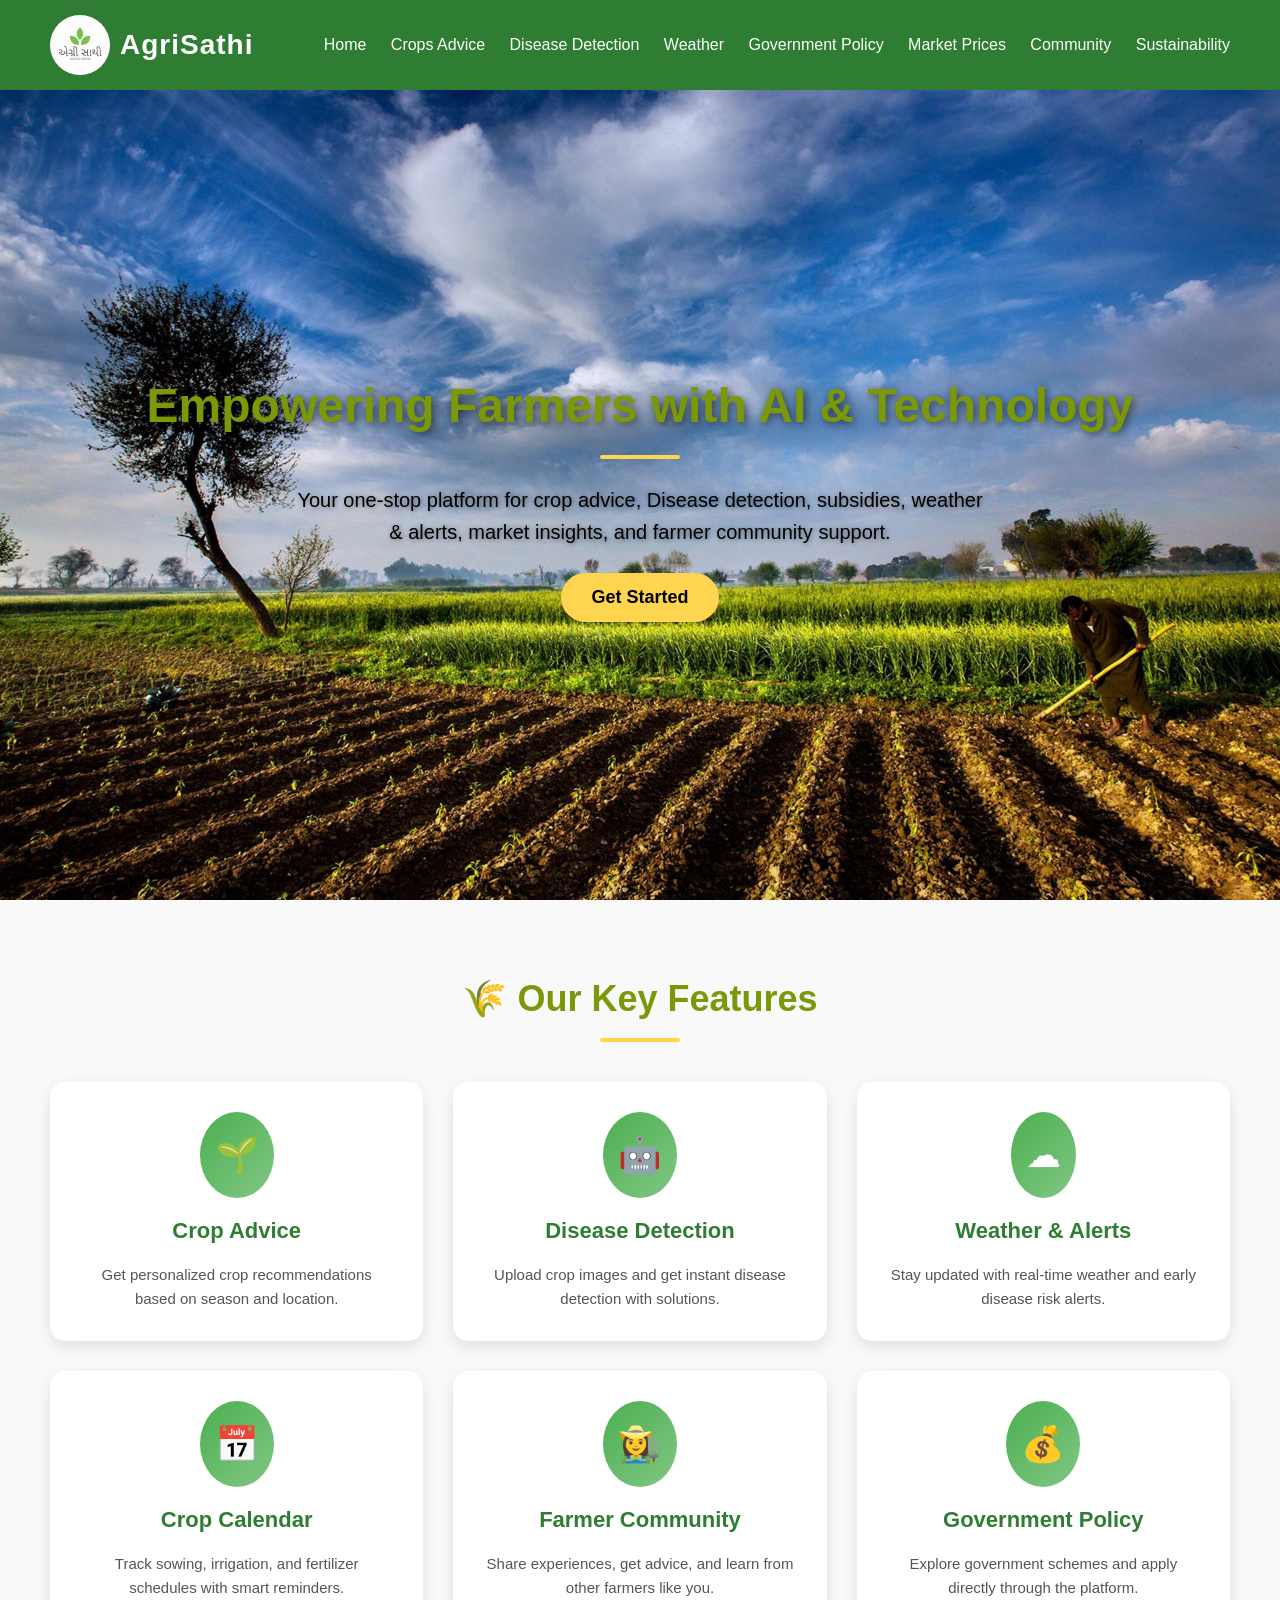
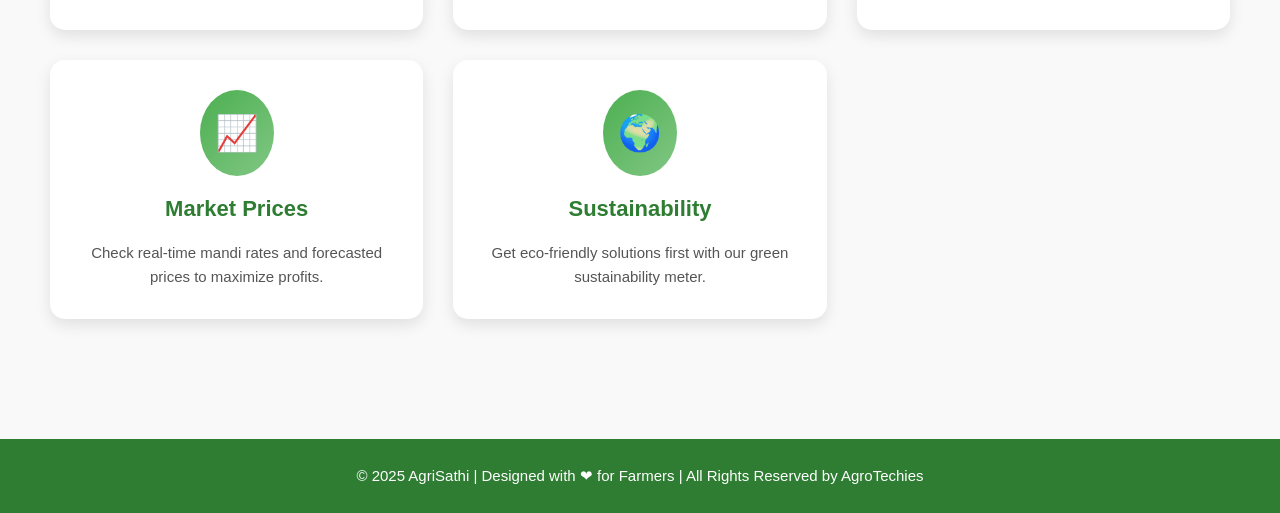
==== index.html @ 3b28268d "Initial commit - AgriSathi project" ====
<!DOCTYPE html>
<html lang="en">
<head>
  <meta charset="UTF-8">
  <meta name="viewport" content="width=device-width, initial-scale=1.0">
  <title>AgriSathi - Smart Farming Platform</title>
  <link rel="stylesheet" href="style.css">
</head>
<body>

  <!-- Navbar -->
<header>
  <div class="logo">
    <img src="images/logo.png" alt="AgriSathi Logo">
    <h1>AgriSathi</h1>
  </div>
  <nav>
    <a href="#features">Home</a>
    <a href="cropAdvice.html">Crops Advice</a>
    <a href="diseaseDetection.html">Disease Detection</a>
    <a href="weather.html">Weather</a>
    <a href="subsidies.html">Government Policy</a>
    <a href="marketPrice.html">Market Prices</a>
    <a href="community.html">Community</a>
    <a href="sustainability.html">Sustainability</a>
  </nav>
</header>

  <!-- Hero Section -->
  <section class="hero">
    <h2>Empowering Farmers with AI & Technology</h2>
    <p>Your one-stop platform for crop advice, Disease detection, subsidies, weather & alerts, market insights, and farmer community support.</p>
   <a href="#features"><button>Get Started</button></a>
  </section>

  <!-- Features -->
  <section id="features">
    <h2>🌾 Our Key Features</h2>
    <!-- <p>personalized solution Delivered immidiately</p> -->
    <div class="cards">
      <a href="cropAdvice.html" class="card">
        <div class="icon">🌱</div>
        <h3>Crop Advice</h3>
        <p>Get personalized crop recommendations based on season and location.</p>
      </a>

      <a href="diseaseDetection.html" class="card">
        <div class="icon">🤖</div>
        <h3>Disease Detection</h3>
        <p>Upload crop images and get instant disease detection with solutions.</p>
      </a>

      <a href="weather.html" class="card">
        <div class="icon">☁</div>
        <h3>Weather & Alerts</h3>
        <p>Stay updated with real-time weather and early disease risk alerts.</p>
      </a>

      <a href="cropCalender.html" class="card">
        <div class="icon">📅</div>
        <h3>Crop Calendar</h3>
        <p>Track sowing, irrigation, and fertilizer schedules with smart reminders.</p>
      </a>

      <a href="community.html" class="card">
        <div class="icon">👩‍🌾</div>
        <h3>Farmer Community</h3>
        <p>Share experiences, get advice, and learn from other farmers like you.</p>
      </a>

      <a href="subsidies.html" class="card">
        <div class="icon">💰</div>
        <h3>Government Policy</h3>
        <p>Explore government schemes and apply directly through the platform.</p>
      </a>

      <a href="marketPrice.html" class="card">
        <div class="icon">📈</div>
        <h3>Market Prices</h3>
        <p>Check real-time mandi rates and forecasted prices to maximize profits.</p>
      </a>

      <a href="sustainability.html" class="card">
        <div class="icon">🌍</div>
        <h3>Sustainability</h3>
        <p>Get eco-friendly solutions first with our green sustainability meter.</p>
      </a>
    </div>
  </section>

  <!-- Footer -->
  <footer>
    <p>© 2025 AgriSathi | Designed with ❤ for Farmers | All Rights Reserved by AgroTechies</p>
  </footer>

</body>
</html>
---- style.css ----
* { margin: 0; padding: 0; box-sizing: border-box; font-family: 'Poppins', sans-serif; }

    body { background: #f9f9f9; color: #333; line-height: 1.6; }
html {
  scroll-behavior: smooth;
}
    /* Navbar */
    header {
      width: 100%;
      padding: 15px 50px;
      background: #2e7d32;
      color: white;
      display: flex;
      justify-content: space-between;
      align-items: center;
      position: sticky;
      top: 0;
      z-index: 1000;
    }
    .logo {
  display: flex;
  align-items: center;
}

.logo img {
  height: 60px;   /* Adjust size */
  margin-right: 10px;
  border-radius: 50%;
}

header h1 {
  font-size: 26px;
  font-weight: bold;
  color: white;
}
    header h1 { font-size: 28px; font-weight: bold; letter-spacing: 1px; }
    nav a {
      margin-left: 20px;
      text-decoration: none;
      color: white;
      font-weight: 500;
      transition: color 0.3s, border-bottom 0.3s;
      padding-bottom: 5px;
    }
    nav a:hover { color: #ffd54f; border-bottom: 2px solid #ffd54f; }

    /* Hero Section */
    .hero {
      height: 90vh;
      background: url('images/farm.png') center/cover no-repeat;
      display: flex;
      justify-content: center;
      align-items: center;
      flex-direction: column;
      text-align: center;
      color: white;
      padding: 20px;
    }
    .hero h2 { font-size: 48px; margin-bottom: 15px; text-shadow: 2px 2px 8px rgba(0,0,0,0.6); }
    .hero p { font-size: 20px;color: black; margin-bottom: 25px; max-width: 700px; text-shadow: 1px 1px 5px rgba(0,0,0,0.5); }
    .hero button {
      padding: 14px 30px;
      border: none;
      border-radius: 25px;
      background: #ffd54f;
      font-size: 18px;
      font-weight: bold;
      cursor: pointer;
      transition: 0.3s;
    }
    .hero button:hover { background: #fbc02d; transform: scale(1.07); }

    /* Section Styling */
    section { padding: 70px 50px; }
    section h2 { text-align: center; font-size: 36px; margin-bottom: 40px; color: #7b9808; position: relative; }
    section h2::after {
      content: '';
      display: block;
      width: 80px;
      height: 4px;
      background: #ffd54f;
      margin: 10px auto;
      border-radius: 2px;
    }
/* section p{text-align:center;color: #7b9808;margin-bottom: 40px; font-size:25px;position: relative;} */
    /* Features Section */
    .cards {
      display: grid;
      grid-template-columns: repeat(auto-fit, minmax(280px, 1fr));
      gap: 30px;
    }
    .card {
      background: white;
      padding: 30px;
      border-radius: 15px;
      box-shadow: 0 6px 15px rgba(0,0,0,0.1);
      transition: transform 0.3s, box-shadow 0.3s;
      text-align: center;
      text-decoration: none;
    }
    .card:hover { transform: translateY(-10px); box-shadow: 0 10px 20px rgba(0,0,0,0.2); }
    .card h3 {
      margin-bottom: 15px;
      font-size: 22px;
      color: #2e7d32;
    }
    .card p { font-size: 15px; color: #555; }
    .icon {
      font-size: 35px;
      margin-bottom: 15px;
      display: inline-block;
      background: linear-gradient(135deg, #4caf50, #81c784);
      color: white;
      padding: 15px;
      border-radius: 50%;
    }

    /* Footer */
    footer {
      margin-top: 50px;
      background: #2e7d32;
      color: white;
      text-align: center;
      padding: 25px;
      font-size: 15px;
    }
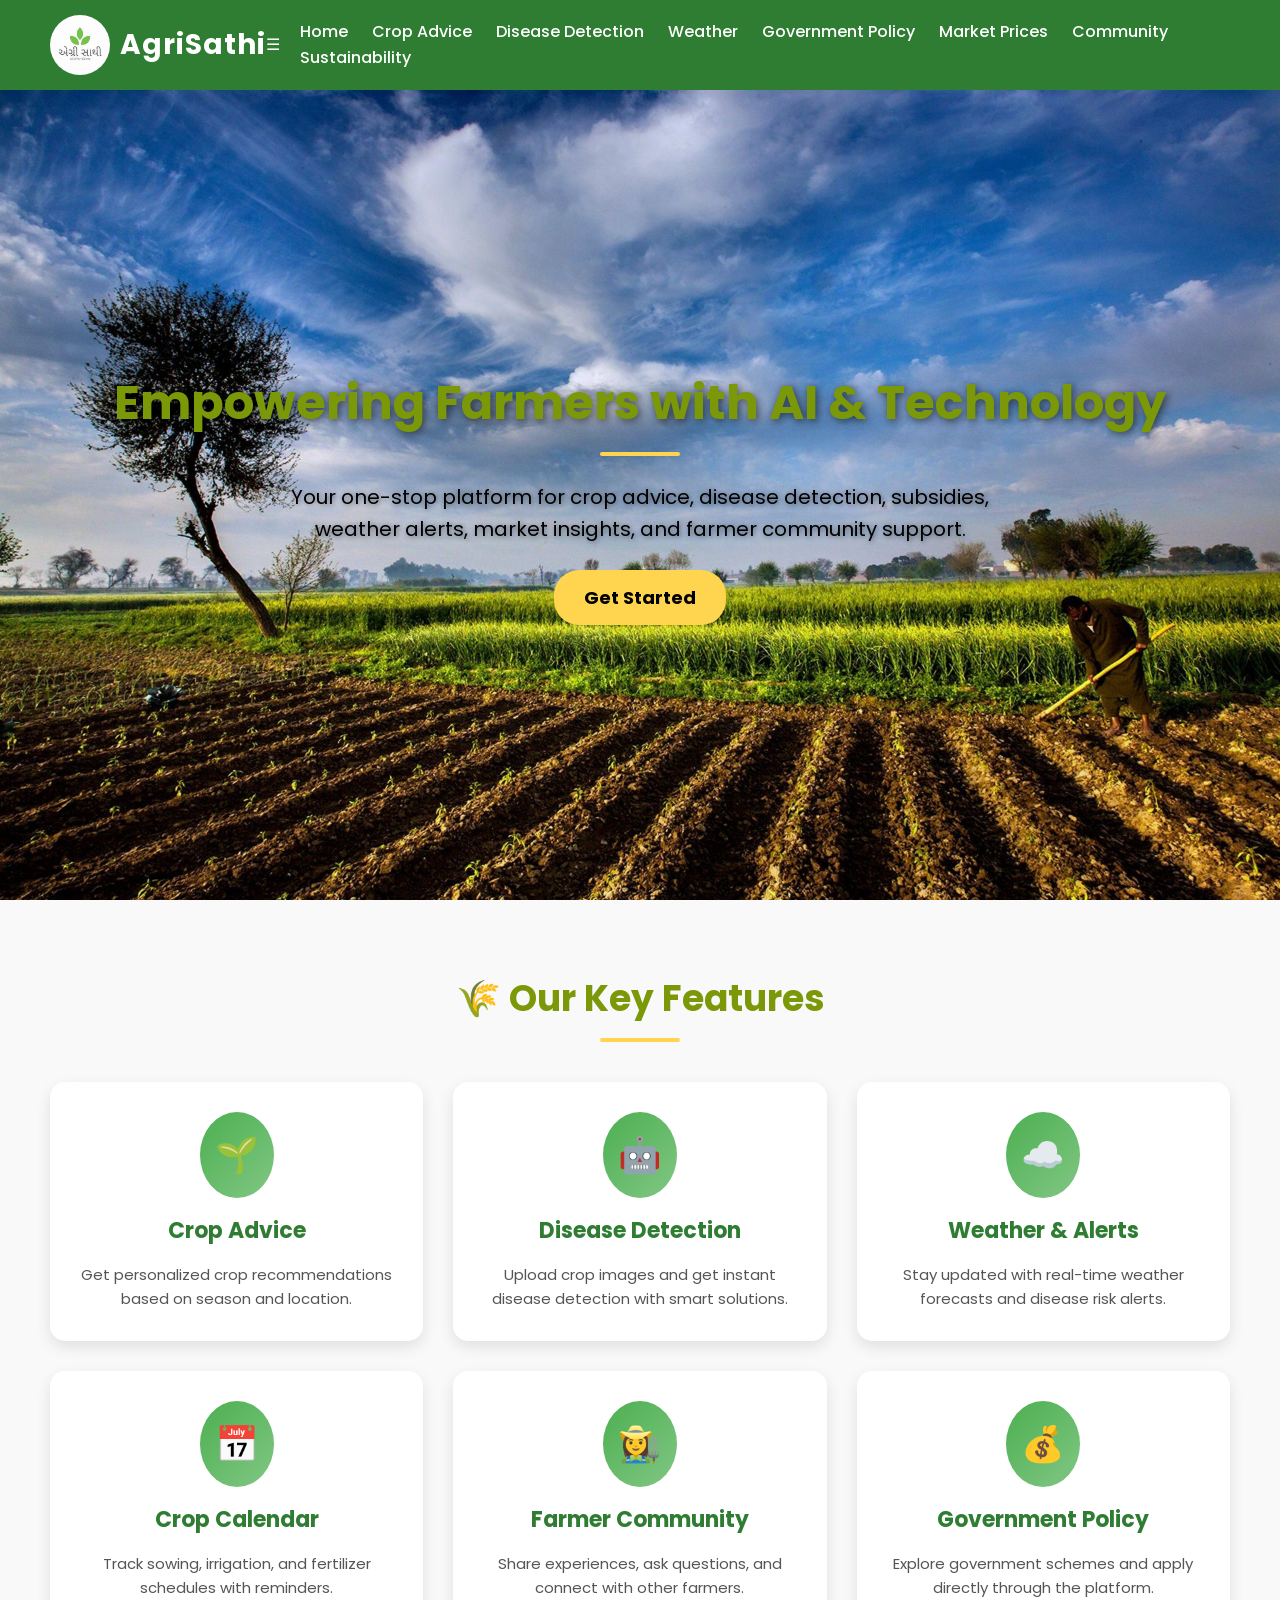
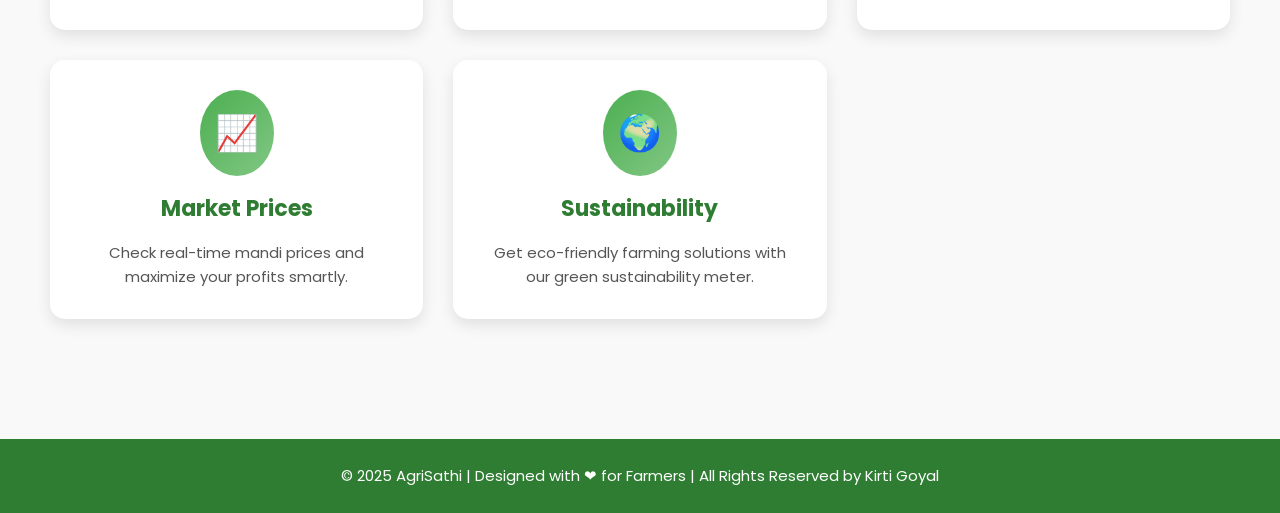
==== commit 04aea965: "Refactor index.html for improved structure and accessibility Refactor HTML structure and improve acc" ====
--- a/index.html
+++ b/index.html
@@ -1,97 +1,186 @@
 <!DOCTYPE html>
 <html lang="en">
+
 <head>
   <meta charset="UTF-8">
   <meta name="viewport" content="width=device-width, initial-scale=1.0">
+
   <title>AgriSathi - Smart Farming Platform</title>
+
+  <!-- Google Font -->
+  <link rel="preconnect" href="https://fonts.googleapis.com">
+  <link rel="preconnect" href="https://fonts.gstatic.com" crossorigin>
+
+  <link href="https://fonts.googleapis.com/css2?family=Poppins:wght@300;400;500;600;700&display=swap"
+    rel="stylesheet">
+
+  <!-- CSS File -->
   <link rel="stylesheet" href="style.css">
 </head>
+
 <body>
 
-  <!-- Navbar -->
-<header>
-  <div class="logo">
-    <img src="images/logo.png" alt="AgriSathi Logo">
-    <h1>AgriSathi</h1>
-  </div>
-  <nav>
-    <a href="#features">Home</a>
-    <a href="cropAdvice.html">Crops Advice</a>
-    <a href="diseaseDetection.html">Disease Detection</a>
-    <a href="weather.html">Weather</a>
-    <a href="subsidies.html">Government Policy</a>
-    <a href="marketPrice.html">Market Prices</a>
-    <a href="community.html">Community</a>
-    <a href="sustainability.html">Sustainability</a>
-  </nav>
-</header>
+  <!-- ================= NAVBAR ================= -->
 
-  <!-- Hero Section -->
+  <header>
+
+    <div class="logo">
+      <img src="images/logo.png" alt="AgriSathi Logo">
+      <h1>AgriSathi</h1>
+    </div>
+
+    <!-- Mobile Menu Button -->
+    <div class="menu-toggle" id="menu-toggle">
+      ☰
+    </div>
+
+    <!-- Navigation -->
+    <nav id="navbar">
+      <a href="#features">Home</a>
+      <a href="cropAdvice.html">Crop Advice</a>
+      <a href="diseaseDetection.html">Disease Detection</a>
+      <a href="weather.html">Weather</a>
+      <a href="subsidies.html">Government Policy</a>
+      <a href="marketPrice.html">Market Prices</a>
+      <a href="community.html">Community</a>
+      <a href="sustainability.html">Sustainability</a>
+    </nav>
+
+  </header>
+
+  <!-- ================= HERO SECTION ================= -->
+
   <section class="hero">
+
     <h2>Empowering Farmers with AI & Technology</h2>
-    <p>Your one-stop platform for crop advice, Disease detection, subsidies, weather & alerts, market insights, and farmer community support.</p>
-   <a href="#features"><button>Get Started</button></a>
+
+    <p>
+      Your one-stop platform for crop advice, disease detection,
+      subsidies, weather alerts, market insights, and farmer
+      community support.
+    </p>
+
+    <a href="#features">
+      <button>Get Started</button>
+    </a>
+
   </section>
 
-  <!-- Features -->
+  <!-- ================= FEATURES SECTION ================= -->
+
   <section id="features">
+
     <h2>🌾 Our Key Features</h2>
-    <!-- <p>personalized solution Delivered immidiately</p> -->
+
     <div class="cards">
+
+      <!-- Crop Advice -->
       <a href="cropAdvice.html" class="card">
         <div class="icon">🌱</div>
         <h3>Crop Advice</h3>
-        <p>Get personalized crop recommendations based on season and location.</p>
+        <p>
+          Get personalized crop recommendations based on
+          season and location.
+        </p>
       </a>
 
+      <!-- Disease Detection -->
       <a href="diseaseDetection.html" class="card">
         <div class="icon">🤖</div>
         <h3>Disease Detection</h3>
-        <p>Upload crop images and get instant disease detection with solutions.</p>
+        <p>
+          Upload crop images and get instant disease
+          detection with smart solutions.
+        </p>
       </a>
 
+      <!-- Weather -->
       <a href="weather.html" class="card">
-        <div class="icon">☁</div>
+        <div class="icon">☁️</div>
         <h3>Weather & Alerts</h3>
-        <p>Stay updated with real-time weather and early disease risk alerts.</p>
+        <p>
+          Stay updated with real-time weather forecasts
+          and disease risk alerts.
+        </p>
       </a>
 
+      <!-- Crop Calendar -->
       <a href="cropCalender.html" class="card">
         <div class="icon">📅</div>
         <h3>Crop Calendar</h3>
-        <p>Track sowing, irrigation, and fertilizer schedules with smart reminders.</p>
+        <p>
+          Track sowing, irrigation, and fertilizer
+          schedules with reminders.
+        </p>
       </a>
 
+      <!-- Farmer Community -->
       <a href="community.html" class="card">
         <div class="icon">👩‍🌾</div>
         <h3>Farmer Community</h3>
-        <p>Share experiences, get advice, and learn from other farmers like you.</p>
+        <p>
+          Share experiences, ask questions, and connect
+          with other farmers.
+        </p>
       </a>
 
+      <!-- Government Policy -->
       <a href="subsidies.html" class="card">
         <div class="icon">💰</div>
         <h3>Government Policy</h3>
-        <p>Explore government schemes and apply directly through the platform.</p>
+        <p>
+          Explore government schemes and apply directly
+          through the platform.
+        </p>
       </a>
 
+      <!-- Market Prices -->
       <a href="marketPrice.html" class="card">
         <div class="icon">📈</div>
         <h3>Market Prices</h3>
-        <p>Check real-time mandi rates and forecasted prices to maximize profits.</p>
+        <p>
+          Check real-time mandi prices and maximize
+          your profits smartly.
+        </p>
       </a>
 
+      <!-- Sustainability -->
       <a href="sustainability.html" class="card">
         <div class="icon">🌍</div>
         <h3>Sustainability</h3>
-        <p>Get eco-friendly solutions first with our green sustainability meter.</p>
+        <p>
+          Get eco-friendly farming solutions with our
+          green sustainability meter.
+        </p>
       </a>
+
     </div>
+
   </section>
 
-  <!-- Footer -->
+  <!-- ================= FOOTER ================= -->
+
   <footer>
-    <p>© 2025 AgriSathi | Designed with ❤ for Farmers | All Rights Reserved by AgroTechies</p>
+    <p>
+      © 2025 AgriSathi |
+      Designed with ❤ for Farmers |
+      All Rights Reserved by Kirti Goyal
+    </p>
   </footer>
 
+  <!-- ================= MOBILE MENU SCRIPT ================= -->
+
+  <script>
+
+    const menuToggle = document.getElementById("menu-toggle");
+    const navbar = document.getElementById("navbar");
+
+    menuToggle.addEventListener("click", () => {
+      navbar.classList.toggle("active");
+    });
+
+  </script>
+
 </body>
-</html>+
+</html>
